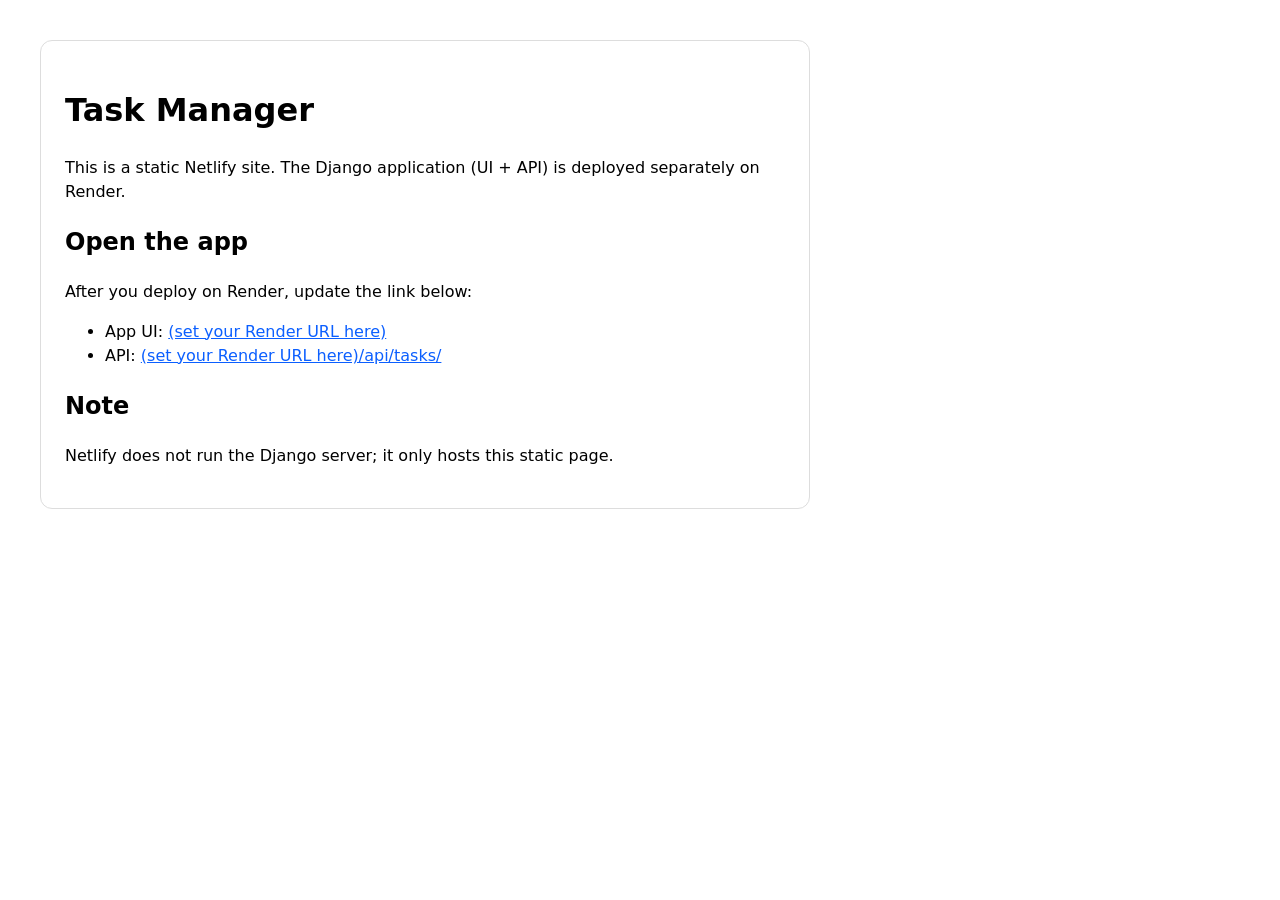
==== netlify/index.html @ 9156546e "Add Netlify static site config Co-Authored-By: Warp <agent@warp.dev>" ====
<!doctype html>
<html lang="en">
  <head>
    <meta charset="utf-8" />
    <meta name="viewport" content="width=device-width, initial-scale=1" />
    <title>Task Manager</title>
    <style>
      body { font-family: system-ui, -apple-system, Segoe UI, Roboto, Arial, sans-serif; margin: 40px; line-height: 1.5; }
      .card { max-width: 720px; padding: 24px; border: 1px solid #ddd; border-radius: 12px; }
      code { background: #f6f8fa; padding: 2px 6px; border-radius: 6px; }
      a { color: #0b5fff; }
    </style>
  </head>
  <body>
    <div class="card">
      <h1>Task Manager</h1>
      <p>
        This is a static Netlify site.
        The Django application (UI + API) is deployed separately on Render.
      </p>

      <h2>Open the app</h2>
      <p>
        After you deploy on Render, update the link below:
      </p>
      <ul>
        <li>
          App UI: <a id="appLink" href="#">(set your Render URL here)</a>
        </li>
        <li>
          API: <a id="apiLink" href="#">(set your Render URL here)/api/tasks/</a>
        </li>
      </ul>

      <h2>Note</h2>
      <p>
        Netlify does not run the Django server; it only hosts this static page.
      </p>

      <script>
        // Replace this with your Render URL after deployment, e.g.
        // const RENDER_URL = "https://your-service.onrender.com";
        const RENDER_URL = "";
        if (RENDER_URL) {
          document.getElementById("appLink").href = RENDER_URL;
          document.getElementById("appLink").textContent = RENDER_URL;
          document.getElementById("apiLink").href = RENDER_URL + "/api/tasks/";
          document.getElementById("apiLink").textContent = RENDER_URL + "/api/tasks/";
        }
      </script>
    </div>
  </body>
</html>
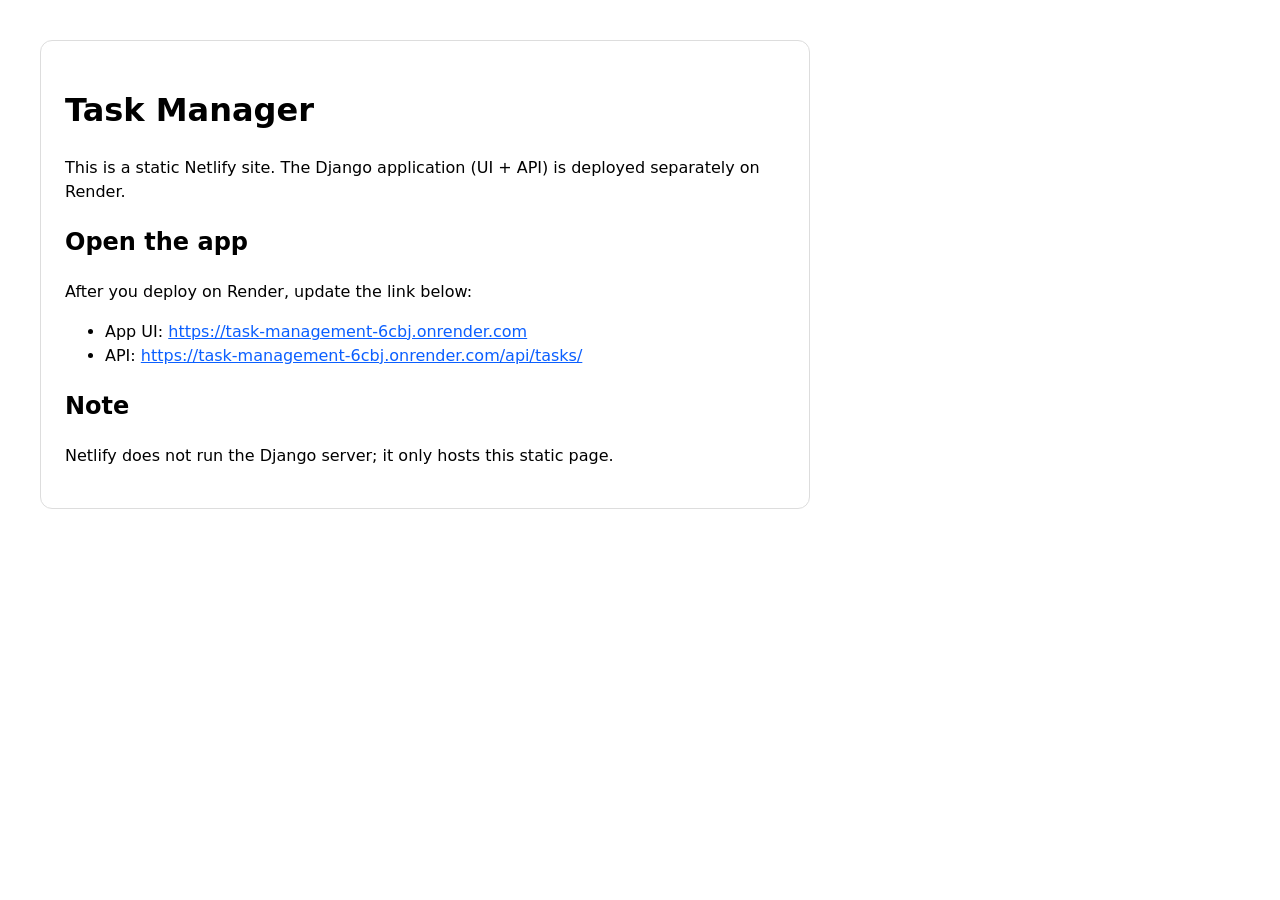
==== commit f59159a8: "Update Netlify links to Render deployment Co-Authored-By: Warp <agent@warp.dev>" ====
--- a/netlify/index.html
+++ b/netlify/index.html
@@ -38,9 +38,8 @@
       </p>
 
       <script>
-        // Replace this with your Render URL after deployment, e.g.
-        // const RENDER_URL = "https://your-service.onrender.com";
-        const RENDER_URL = "";
+        // Render deployment URL (UI + API)
+        const RENDER_URL = "https://task-management-6cbj.onrender.com";
         if (RENDER_URL) {
           document.getElementById("appLink").href = RENDER_URL;
           document.getElementById("appLink").textContent = RENDER_URL;
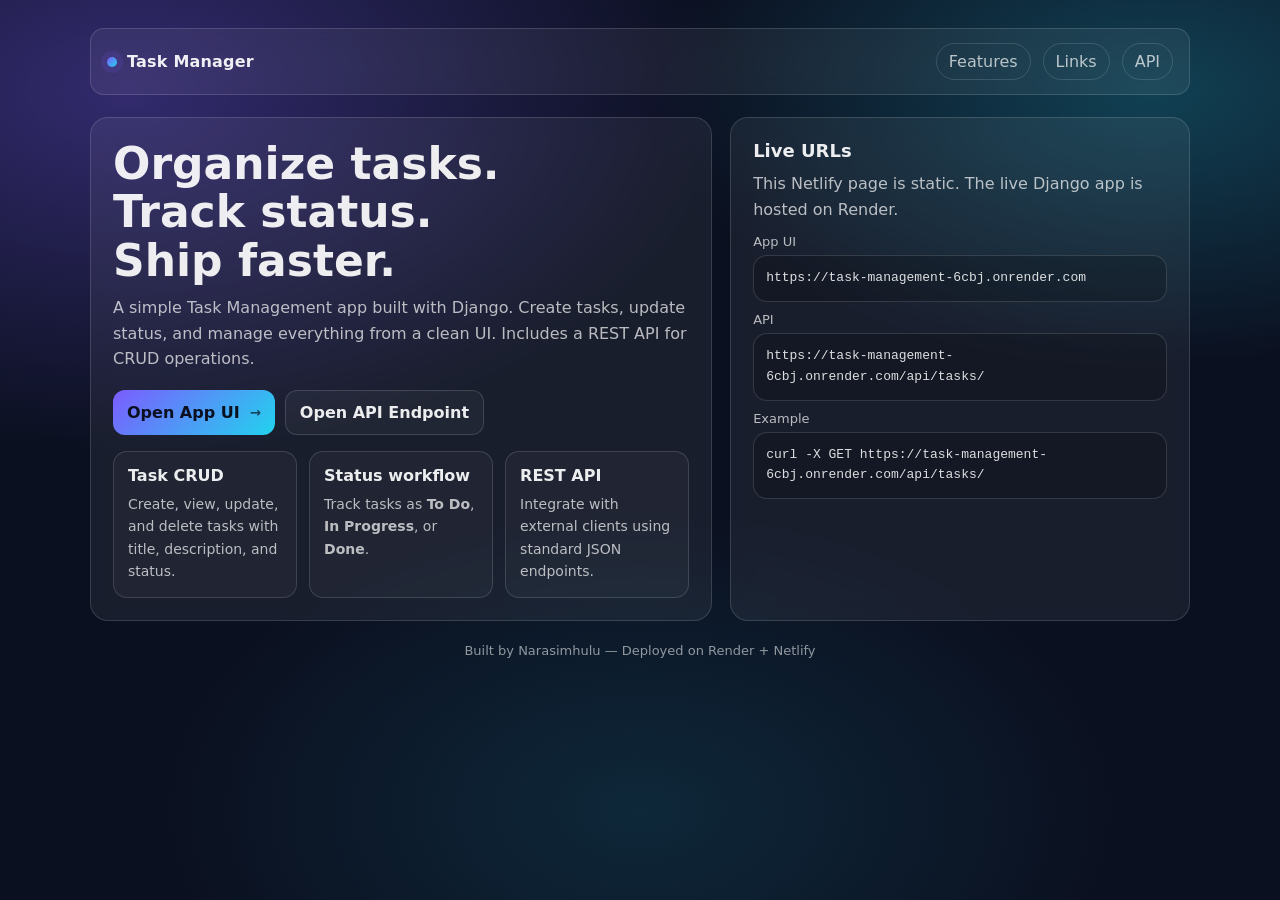
==== commit 89d3df5b: "Improve Netlify landing page UI Co-Authored-By: Warp <agent@warp.dev>" ====
--- a/netlify/index.html
+++ b/netlify/index.html
@@ -4,49 +4,285 @@
     <meta charset="utf-8" />
     <meta name="viewport" content="width=device-width, initial-scale=1" />
     <title>Task Manager</title>
+    <meta name="description" content="Task Manager — Create, track, and complete tasks with a simple UI and REST API." />
+
     <style>
-      body { font-family: system-ui, -apple-system, Segoe UI, Roboto, Arial, sans-serif; margin: 40px; line-height: 1.5; }
-      .card { max-width: 720px; padding: 24px; border: 1px solid #ddd; border-radius: 12px; }
-      code { background: #f6f8fa; padding: 2px 6px; border-radius: 6px; }
-      a { color: #0b5fff; }
+      :root{
+        --bg: #0b1020;
+        --card: rgba(255,255,255,0.06);
+        --card-border: rgba(255,255,255,0.14);
+        --text: rgba(255,255,255,0.92);
+        --muted: rgba(255,255,255,0.70);
+        --accent: #7c5cff;
+        --accent2: #22d3ee;
+      }
+
+      *{ box-sizing: border-box; }
+      html, body{ height: 100%; }
+      body{
+        margin: 0;
+        font-family: system-ui, -apple-system, Segoe UI, Roboto, Arial, sans-serif;
+        color: var(--text);
+        background:
+          radial-gradient(1000px 600px at 10% 10%, rgba(124,92,255,0.35), transparent 60%),
+          radial-gradient(900px 500px at 90% 10%, rgba(34,211,238,0.25), transparent 55%),
+          radial-gradient(800px 500px at 50% 90%, rgba(34,211,238,0.12), transparent 60%),
+          var(--bg);
+      }
+
+      a{ color: inherit; }
+
+      .container{
+        width: min(1100px, calc(100% - 40px));
+        margin: 0 auto;
+        padding: 28px 0 56px;
+      }
+
+      .nav{
+        display: flex;
+        align-items: center;
+        justify-content: space-between;
+        gap: 16px;
+        padding: 14px 16px;
+        border: 1px solid var(--card-border);
+        border-radius: 14px;
+        background: var(--card);
+        backdrop-filter: blur(10px);
+      }
+
+      .brand{
+        display: flex;
+        align-items: center;
+        gap: 10px;
+        font-weight: 700;
+        letter-spacing: 0.2px;
+      }
+
+      .dot{
+        width: 10px;
+        height: 10px;
+        border-radius: 999px;
+        background: linear-gradient(135deg, var(--accent), var(--accent2));
+        box-shadow: 0 0 0 6px rgba(124,92,255,0.12);
+      }
+
+      .nav-links{
+        display: flex;
+        gap: 12px;
+        flex-wrap: wrap;
+        justify-content: flex-end;
+      }
+
+      .pill{
+        text-decoration: none;
+        padding: 8px 12px;
+        border: 1px solid var(--card-border);
+        border-radius: 999px;
+        color: var(--muted);
+      }
+
+      .pill:hover{ color: var(--text); }
+
+      .hero{
+        margin-top: 22px;
+        display: grid;
+        grid-template-columns: 1.15fr 0.85fr;
+        gap: 18px;
+      }
+
+      .panel{
+        padding: 22px;
+        border: 1px solid var(--card-border);
+        border-radius: 18px;
+        background: var(--card);
+        backdrop-filter: blur(10px);
+      }
+
+      h1{
+        margin: 0 0 10px;
+        font-size: clamp(30px, 4vw, 44px);
+        line-height: 1.1;
+      }
+
+      .subtitle{
+        margin: 0 0 16px;
+        color: var(--muted);
+        font-size: 16px;
+        line-height: 1.6;
+      }
+
+      .cta-row{
+        display: flex;
+        gap: 10px;
+        flex-wrap: wrap;
+        margin-top: 18px;
+      }
+
+      .btn{
+        display: inline-flex;
+        align-items: center;
+        justify-content: center;
+        gap: 10px;
+        padding: 12px 14px;
+        border-radius: 12px;
+        border: 1px solid var(--card-border);
+        text-decoration: none;
+        background: rgba(255,255,255,0.04);
+        color: var(--text);
+        font-weight: 600;
+      }
+
+      .btn-primary{
+        border: none;
+        background: linear-gradient(135deg, var(--accent), var(--accent2));
+        color: #0b1020;
+      }
+
+      .btn small{ color: rgba(11,16,32,0.7); font-weight: 700; }
+      .btn-secondary{ color: var(--text); }
+
+      .grid{
+        display: grid;
+        grid-template-columns: repeat(3, 1fr);
+        gap: 12px;
+        margin-top: 16px;
+      }
+
+      .card{
+        padding: 14px;
+        border-radius: 14px;
+        border: 1px solid var(--card-border);
+        background: rgba(255,255,255,0.03);
+      }
+
+      .card h3{ margin: 0 0 8px; font-size: 16px; }
+      .card p{ margin: 0; color: var(--muted); font-size: 14px; line-height: 1.6; }
+
+      .info-row{
+        display: grid;
+        gap: 10px;
+      }
+
+      .codebox{
+        border: 1px solid var(--card-border);
+        background: rgba(0,0,0,0.18);
+        padding: 12px;
+        border-radius: 14px;
+        color: rgba(255,255,255,0.86);
+        overflow-x: auto;
+        font-family: ui-monospace, SFMono-Regular, Menlo, Monaco, Consolas, "Liberation Mono", "Courier New", monospace;
+        font-size: 13px;
+        line-height: 1.6;
+      }
+
+      footer{
+        margin-top: 22px;
+        color: rgba(255,255,255,0.55);
+        font-size: 13px;
+        text-align: center;
+      }
+
+      @media (max-width: 900px){
+        .hero{ grid-template-columns: 1fr; }
+        .grid{ grid-template-columns: 1fr; }
+      }
     </style>
   </head>
+
   <body>
-    <div class="card">
-      <h1>Task Manager</h1>
-      <p>
-        This is a static Netlify site.
-        The Django application (UI + API) is deployed separately on Render.
-      </p>
-
-      <h2>Open the app</h2>
-      <p>
-        After you deploy on Render, update the link below:
-      </p>
-      <ul>
-        <li>
-          App UI: <a id="appLink" href="#">(set your Render URL here)</a>
-        </li>
-        <li>
-          API: <a id="apiLink" href="#">(set your Render URL here)/api/tasks/</a>
-        </li>
-      </ul>
-
-      <h2>Note</h2>
-      <p>
-        Netlify does not run the Django server; it only hosts this static page.
-      </p>
-
-      <script>
-        // Render deployment URL (UI + API)
-        const RENDER_URL = "https://task-management-6cbj.onrender.com";
-        if (RENDER_URL) {
-          document.getElementById("appLink").href = RENDER_URL;
-          document.getElementById("appLink").textContent = RENDER_URL;
-          document.getElementById("apiLink").href = RENDER_URL + "/api/tasks/";
-          document.getElementById("apiLink").textContent = RENDER_URL + "/api/tasks/";
-        }
-      </script>
+    <div class="container">
+      <header class="nav">
+        <div class="brand">
+          <span class="dot" aria-hidden="true"></span>
+          <span>Task Manager</span>
+        </div>
+
+        <nav class="nav-links">
+          <a class="pill" href="#features">Features</a>
+          <a class="pill" href="#links">Links</a>
+          <a class="pill" href="#api">API</a>
+        </nav>
+      </header>
+
+      <main class="hero">
+        <section class="panel">
+          <h1>Organize tasks.
+            <br />Track status.
+            <br />Ship faster.</h1>
+          <p class="subtitle">
+            A simple Task Management app built with Django. Create tasks, update status, and manage everything from a clean UI.
+            Includes a REST API for CRUD operations.
+          </p>
+
+          <div class="cta-row" id="links">
+            <a class="btn btn-primary" id="appBtn" href="#" rel="noopener">
+              Open App UI
+              <small>→</small>
+            </a>
+            <a class="btn btn-secondary" id="apiBtn" href="#" rel="noopener">
+              Open API Endpoint
+            </a>
+          </div>
+
+          <div class="grid" id="features">
+            <div class="card">
+              <h3>Task CRUD</h3>
+              <p>Create, view, update, and delete tasks with title, description, and status.</p>
+            </div>
+            <div class="card">
+              <h3>Status workflow</h3>
+              <p>Track tasks as <strong>To Do</strong>, <strong>In Progress</strong>, or <strong>Done</strong>.</p>
+            </div>
+            <div class="card">
+              <h3>REST API</h3>
+              <p>Integrate with external clients using standard JSON endpoints.</p>
+            </div>
+          </div>
+        </section>
+
+        <aside class="panel" id="api">
+          <h2 style="margin:0 0 10px; font-size: 18px;">Live URLs</h2>
+          <p class="subtitle" style="margin-bottom: 12px;">
+            This Netlify page is static. The live Django app is hosted on Render.
+          </p>
+
+          <div class="info-row">
+            <div>
+              <div style="color:var(--muted); font-size: 13px; margin-bottom: 6px;">App UI</div>
+              <div class="codebox" id="appUrlBox">Loading…</div>
+            </div>
+
+            <div>
+              <div style="color:var(--muted); font-size: 13px; margin-bottom: 6px;">API</div>
+              <div class="codebox" id="apiUrlBox">Loading…</div>
+            </div>
+
+            <div>
+              <div style="color:var(--muted); font-size: 13px; margin-bottom: 6px;">Example</div>
+              <div class="codebox" id="curlBox">Loading…</div>
+            </div>
+          </div>
+        </aside>
+      </main>
+
+      <footer>
+        Built by Narasimhulu — Deployed on Render + Netlify
+      </footer>
     </div>
+
+    <script>
+      const RENDER_URL = "https://task-management-6cbj.onrender.com";
+      const API_URL = RENDER_URL + "/api/tasks/";
+
+      // Buttons
+      document.getElementById("appBtn").href = RENDER_URL;
+      document.getElementById("apiBtn").href = API_URL;
+
+      // Boxes
+      document.getElementById("appUrlBox").textContent = RENDER_URL;
+      document.getElementById("apiUrlBox").textContent = API_URL;
+      document.getElementById("curlBox").textContent =
+        "curl -X GET " + API_URL;
+    </script>
   </body>
 </html>
